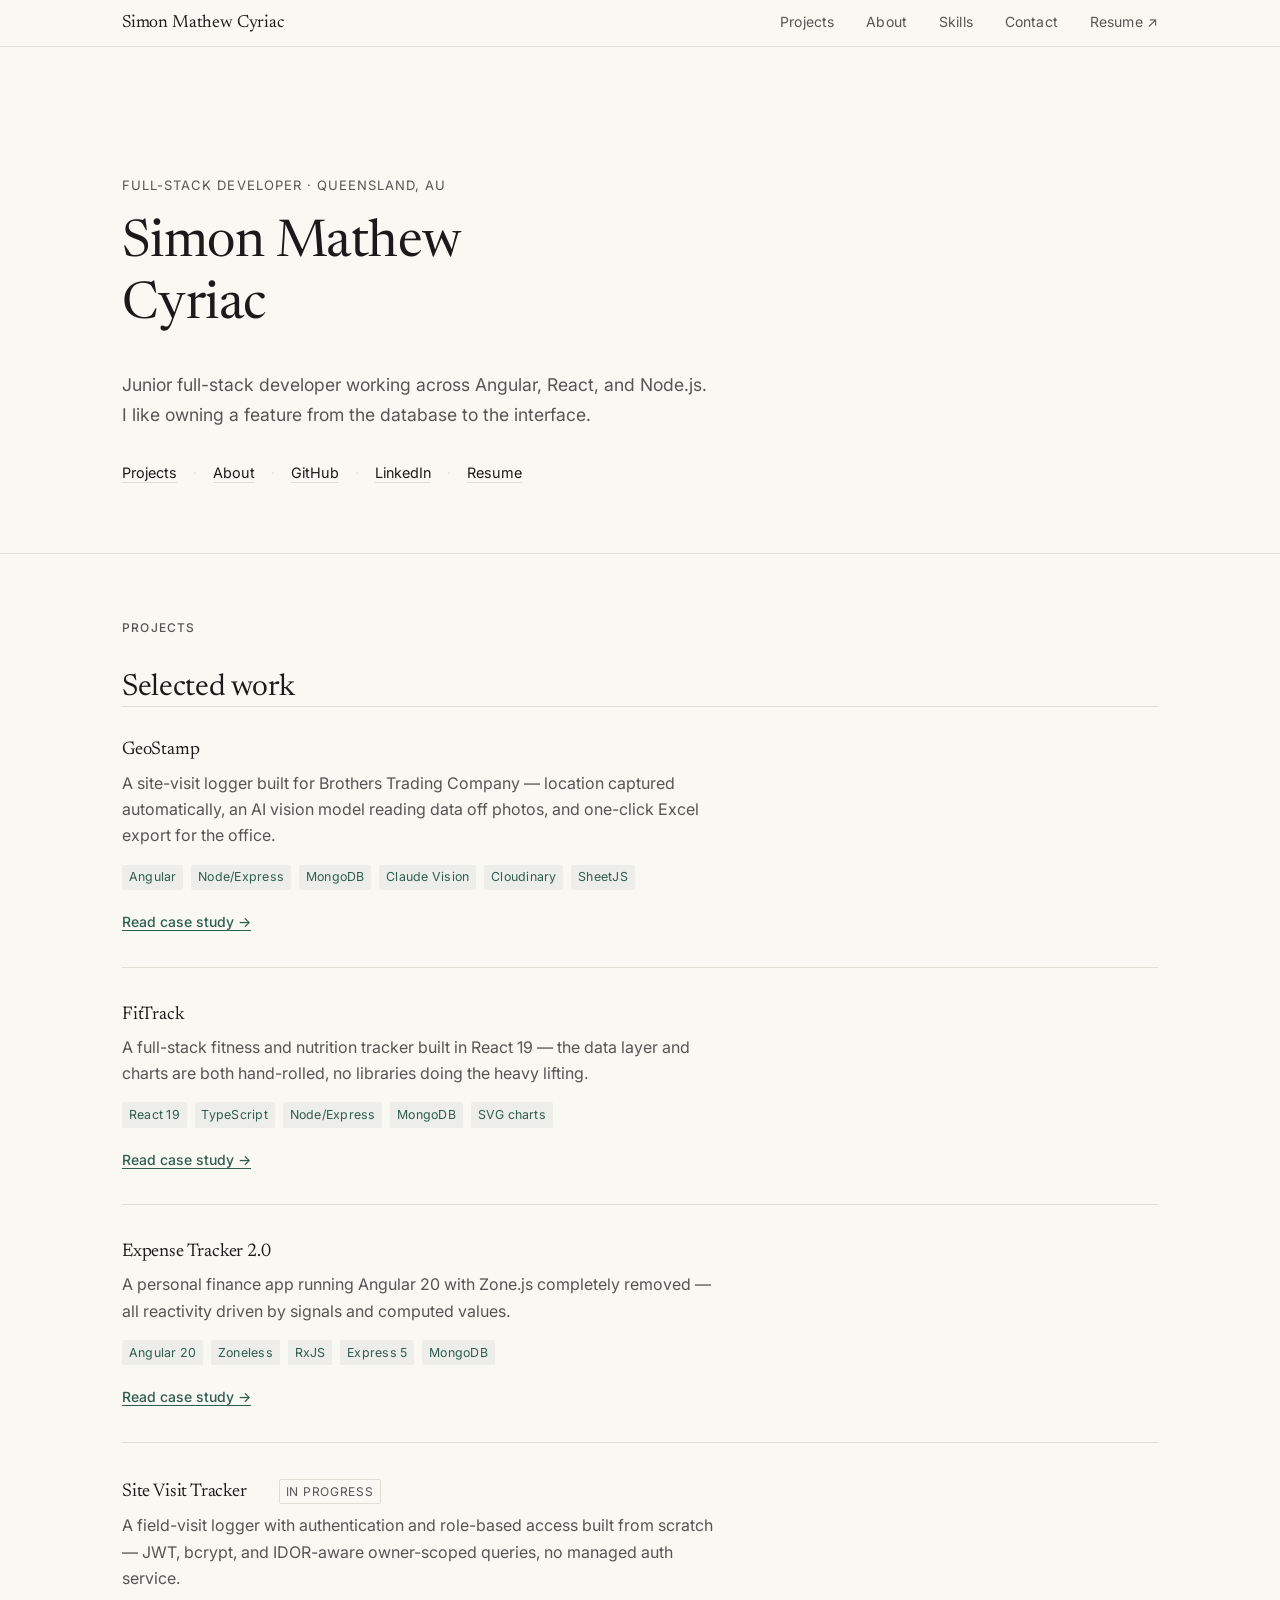
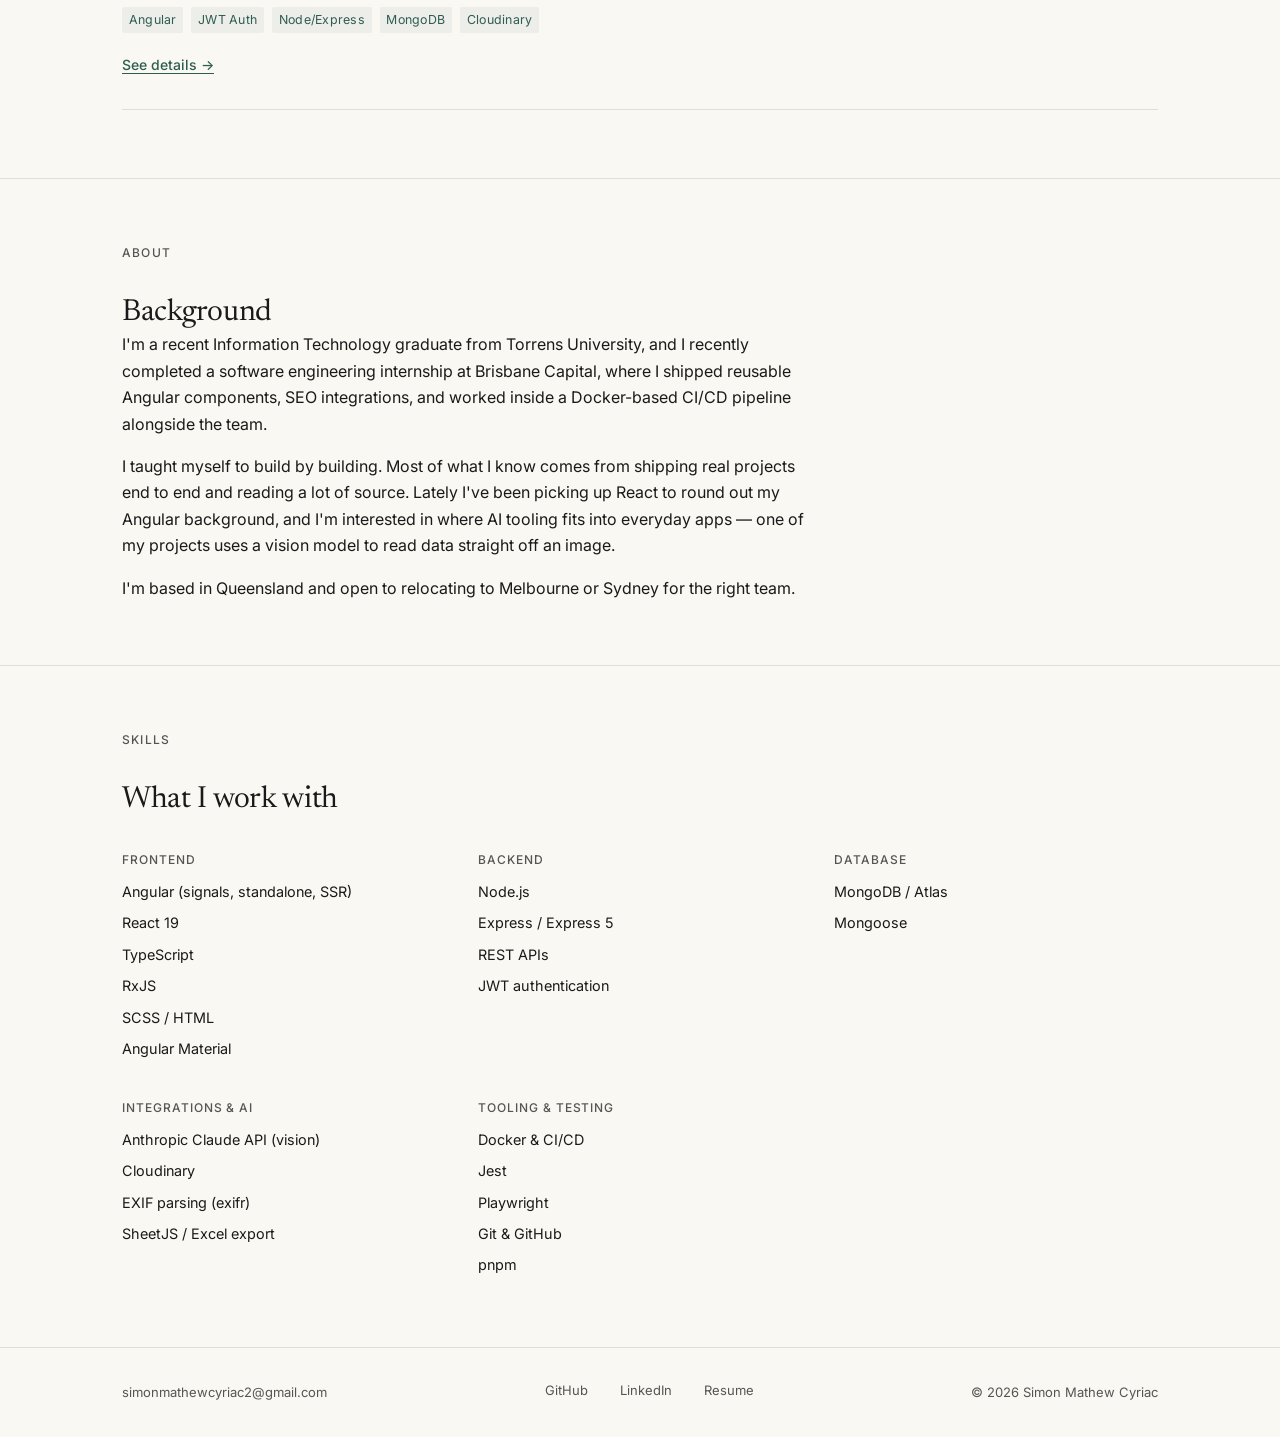
==== index.html @ 20997edd "first commit" ====
<!DOCTYPE html>
<html lang="en">
<head>
  <meta charset="UTF-8" />
  <meta name="viewport" content="width=device-width, initial-scale=1.0" />
  <meta name="description" content="Simon Mathew Cyriac — junior full-stack developer working across Angular, React, and Node.js. Portfolio of real projects built end to end." />
  <title>Simon Mathew Cyriac — Developer</title>
  <link rel="preconnect" href="https://fonts.googleapis.com" />
  <link rel="preconnect" href="https://fonts.gstatic.com" crossorigin />
  <link href="https://fonts.googleapis.com/css2?family=Newsreader:ital,wght@0,300;0,400;1,300;1,400&family=Inter:wght@400;500&display=swap" rel="stylesheet" />
  <link rel="stylesheet" href="css/style.css" />
</head>
<body>

  <header class="site-header" role="banner">
    <nav class="site-nav container" aria-label="Main navigation">
      <a href="/" class="site-nav__logo">Simon Mathew Cyriac</a>
      <button class="site-nav__toggle" aria-expanded="false" aria-controls="nav-links" aria-label="Toggle navigation">
        <span></span><span></span><span></span>
      </button>
      <ul class="site-nav__links" id="nav-links" role="list">
        <li><a href="#projects">Projects</a></li>
        <li><a href="#about">About</a></li>
        <li><a href="#skills">Skills</a></li>
        <li><a href="#contact">Contact</a></li>
        <li><a href="assets/Simon_Mathew_Cyriac_Resume.pdf" target="_blank" rel="noopener">Resume ↗</a></li>
      </ul>
    </nav>
  </header>

  <main>

    <!-- Hero -->
    <section class="hero" aria-labelledby="hero-heading">
      <div class="container">
        <p class="hero__eyebrow">Full-stack developer · Queensland, AU</p>
        <h1 class="hero__heading" id="hero-heading">Simon Mathew<br>Cyriac</h1>
        <p class="hero__tagline">Junior full-stack developer working across Angular, React, and Node.js. I like owning a feature from the database to the interface.</p>
        <ul class="hero__links" role="list">
          <li><a href="#projects">Projects</a></li>
          <li><a href="#about">About</a></li>
          <li><a href="https://github.com/Simon-Mathew" target="_blank" rel="noopener">GitHub</a></li>
          <li><a href="https://linkedin.com/in/simon-mathew-cyriac" target="_blank" rel="noopener">LinkedIn</a></li>
          <li><a href="assets/Simon_Mathew_Cyriac_Resume.pdf" target="_blank" rel="noopener">Resume</a></li>
        </ul>
      </div>
    </section>

    <!-- Projects -->
    <section id="projects" aria-labelledby="projects-heading">
      <div class="container">
        <p class="section-label">Projects</p>
        <h2 id="projects-heading" class="content-width reveal">Selected work</h2>

        <ul class="project-list" role="list">

          <li class="project-card reveal">
            <div class="project-card__header">
              <h3 class="project-card__title">
                <a href="projects/geostamp.html">GeoStamp</a>
              </h3>
            </div>
            <p class="project-card__tagline">A site-visit logger built for Brothers Trading Company — location captured automatically, an AI vision model reading data off photos, and one-click Excel export for the office.</p>
            <ul class="project-card__stack" role="list" aria-label="Tech stack">
              <li class="project-card__tag">Angular</li>
              <li class="project-card__tag">Node/Express</li>
              <li class="project-card__tag">MongoDB</li>
              <li class="project-card__tag">Claude Vision</li>
              <li class="project-card__tag">Cloudinary</li>
              <li class="project-card__tag">SheetJS</li>
            </ul>
            <a href="projects/geostamp.html" class="project-card__link">Read case study</a>
          </li>

          <li class="project-card reveal">
            <div class="project-card__header">
              <h3 class="project-card__title">
                <a href="projects/fittrack.html">FitTrack</a>
              </h3>
            </div>
            <p class="project-card__tagline">A full-stack fitness and nutrition tracker built in React 19 — the data layer and charts are both hand-rolled, no libraries doing the heavy lifting.</p>
            <ul class="project-card__stack" role="list" aria-label="Tech stack">
              <li class="project-card__tag">React 19</li>
              <li class="project-card__tag">TypeScript</li>
              <li class="project-card__tag">Node/Express</li>
              <li class="project-card__tag">MongoDB</li>
              <li class="project-card__tag">SVG charts</li>
            </ul>
            <a href="projects/fittrack.html" class="project-card__link">Read case study</a>
          </li>

          <li class="project-card reveal">
            <div class="project-card__header">
              <h3 class="project-card__title">
                <a href="projects/expense-tracker.html">Expense Tracker 2.0</a>
              </h3>
            </div>
            <p class="project-card__tagline">A personal finance app running Angular 20 with Zone.js completely removed — all reactivity driven by signals and computed values.</p>
            <ul class="project-card__stack" role="list" aria-label="Tech stack">
              <li class="project-card__tag">Angular 20</li>
              <li class="project-card__tag">Zoneless</li>
              <li class="project-card__tag">RxJS</li>
              <li class="project-card__tag">Express 5</li>
              <li class="project-card__tag">MongoDB</li>
            </ul>
            <a href="projects/expense-tracker.html" class="project-card__link">Read case study</a>
          </li>

          <li class="project-card reveal">
            <div class="project-card__header">
              <h3 class="project-card__title">
                <a href="projects/site-visit-tracker.html">Site Visit Tracker</a>
              </h3>
              <span class="project-card__status">In progress</span>
            </div>
            <p class="project-card__tagline">A field-visit logger with authentication and role-based access built from scratch — JWT, bcrypt, and IDOR-aware owner-scoped queries, no managed auth service.</p>
            <ul class="project-card__stack" role="list" aria-label="Tech stack">
              <li class="project-card__tag">Angular</li>
              <li class="project-card__tag">JWT Auth</li>
              <li class="project-card__tag">Node/Express</li>
              <li class="project-card__tag">MongoDB</li>
              <li class="project-card__tag">Cloudinary</li>
            </ul>
            <a href="projects/site-visit-tracker.html" class="project-card__link">See details</a>
          </li>

        </ul>
      </div>
    </section>

    <!-- About -->
    <section id="about" aria-labelledby="about-heading">
      <div class="container">
        <p class="section-label">About</p>
        <div class="content-width">
          <h2 id="about-heading" class="reveal">Background</h2>
          <div class="reveal">
            <p>I'm a recent Information Technology graduate from Torrens University, and I recently completed a software engineering internship at Brisbane Capital, where I shipped reusable Angular components, SEO integrations, and worked inside a Docker-based CI/CD pipeline alongside the team.</p>
            <p style="margin-top: 1rem;">I taught myself to build by building. Most of what I know comes from shipping real projects end to end and reading a lot of source. Lately I've been picking up React to round out my Angular background, and I'm interested in where AI tooling fits into everyday apps — one of my projects uses a vision model to read data straight off an image.</p>
            <p style="margin-top: 1rem;">I'm based in Queensland and open to relocating to Melbourne or Sydney for the right team.</p>
          </div>
        </div>
      </div>
    </section>

    <!-- Skills -->
    <section id="skills" aria-labelledby="skills-heading">
      <div class="container">
        <p class="section-label">Skills</p>
        <h2 id="skills-heading" class="reveal">What I work with</h2>
        <div class="skills-grid reveal" style="margin-top: 2rem;">

          <div class="skill-group">
            <p class="skill-group__label">Frontend</p>
            <ul class="skill-group__items" role="list">
              <li>Angular (signals, standalone, SSR)</li>
              <li>React 19</li>
              <li>TypeScript</li>
              <li>RxJS</li>
              <li>SCSS / HTML</li>
              <li>Angular Material</li>
            </ul>
          </div>

          <div class="skill-group">
            <p class="skill-group__label">Backend</p>
            <ul class="skill-group__items" role="list">
              <li>Node.js</li>
              <li>Express / Express 5</li>
              <li>REST APIs</li>
              <li>JWT authentication</li>
            </ul>
          </div>

          <div class="skill-group">
            <p class="skill-group__label">Database</p>
            <ul class="skill-group__items" role="list">
              <li>MongoDB / Atlas</li>
              <li>Mongoose</li>
            </ul>
          </div>

          <div class="skill-group">
            <p class="skill-group__label">Integrations &amp; AI</p>
            <ul class="skill-group__items" role="list">
              <li>Anthropic Claude API (vision)</li>
              <li>Cloudinary</li>
              <li>EXIF parsing (exifr)</li>
              <li>SheetJS / Excel export</li>
            </ul>
          </div>

          <div class="skill-group">
            <p class="skill-group__label">Tooling &amp; testing</p>
            <ul class="skill-group__items" role="list">
              <li>Docker &amp; CI/CD</li>
              <li>Jest</li>
              <li>Playwright</li>
              <li>Git &amp; GitHub</li>
              <li>pnpm</li>
            </ul>
          </div>

        </div>
      </div>
    </section>

  </main>

  <!-- Contact / Footer -->
  <footer class="site-footer" id="contact" role="contentinfo">
    <div class="container">
      <div class="site-footer__inner">
        <p>simonmathewcyriac2@gmail.com</p>
        <ul class="site-footer__links" role="list">
          <li><a href="https://github.com/Simon-Mathew" target="_blank" rel="noopener">GitHub</a></li>
          <li><a href="https://linkedin.com/in/simon-mathew-cyriac" target="_blank" rel="noopener">LinkedIn</a></li>
          <li><a href="assets/Simon_Mathew_Cyriac_Resume.pdf" target="_blank" rel="noopener">Resume</a></li>
        </ul>
        <p>© <span id="year"></span> Simon Mathew Cyriac</p>
      </div>
    </div>
  </footer>

  <script src="js/main.js"></script>
</body>
</html>
---- css/style.css ----
﻿*,*::before,*::after{box-sizing:border-box;margin:0;padding:0}html{font-size:100%;scroll-behavior:smooth;-webkit-text-size-adjust:100%}@media(prefers-reduced-motion: reduce){html{scroll-behavior:auto}}body{background-color:#faf8f3;color:#1a1a1a;font-family:"Inter",system-ui,-apple-system,sans-serif;font-size:1rem;line-height:1.65;-webkit-font-smoothing:antialiased}img,svg{display:block;max-width:100%}a{color:#2f5d50;text-decoration-thickness:1px;text-underline-offset:3px;transition:color .15s ease,opacity .15s ease}a:hover{opacity:.75}a:focus-visible{outline:2px solid #2f5d50;outline-offset:3px;border-radius:2px}h1,h2,h3,h4{font-family:"Newsreader",Georgia,serif;font-weight:400;line-height:1.2;letter-spacing:-0.01em}h1{font-size:clamp(2rem,5vw,3.25rem)}h2{font-size:clamp(1.4rem,3vw,1.9rem)}h3{font-size:1.2rem}p{max-width:70ch}ul,ol{padding-left:1.25rem}li{margin-bottom:.25rem}code{font-size:.875em;background:rgba(47,93,80,.06);color:#2f5d50;padding:.1em .35em;border-radius:3px;font-family:"Fira Code","Cascadia Code",ui-monospace,monospace}.container{width:100%;max-width:1100px;margin-inline:auto;padding-inline:1rem}@media(min-width: 640px){.container{padding-inline:2rem}}.content-width{max-width:720px}.site-header{position:sticky;top:0;z-index:100;background-color:#faf8f3;border-bottom:1px solid #e2ddd2;padding-block:.5rem}.site-nav{display:flex;align-items:center;justify-content:space-between;gap:1rem}.site-nav__logo{font-family:"Newsreader",Georgia,serif;font-size:1.1rem;color:#1a1a1a;text-decoration:none;letter-spacing:-0.01em}.site-nav__logo:hover{opacity:.7;color:#1a1a1a}.site-nav__links{display:flex;align-items:center;gap:2rem;list-style:none;padding:0;margin:0}.site-nav__links a{font-size:.875rem;color:#555;text-decoration:none;letter-spacing:.01em}.site-nav__links a:hover{color:#1a1a1a;opacity:1}.site-nav__toggle{display:none;background:none;border:none;cursor:pointer;padding:.5rem;color:#1a1a1a}.site-nav__toggle span{display:block;width:22px;height:1.5px;background:currentColor;margin-block:5px;transition:transform .2s ease,opacity .2s ease}.site-nav__toggle[aria-expanded=true] span:nth-child(1){transform:translateY(6.5px) rotate(45deg)}.site-nav__toggle[aria-expanded=true] span:nth-child(2){opacity:0}.site-nav__toggle[aria-expanded=true] span:nth-child(3){transform:translateY(-6.5px) rotate(-45deg)}@media(max-width: 640px){.site-nav__toggle{display:block}.site-nav__links{display:none;position:absolute;top:100%;left:0;right:0;background:#faf8f3;border-bottom:1px solid #e2ddd2;flex-direction:column;align-items:flex-start;gap:0;padding:1rem 2rem}.site-nav__links li{width:100%}.site-nav__links a{display:block;padding-block:.6rem;font-size:1rem}.site-nav__links.is-open{display:flex}}section{padding-block:4rem;border-bottom:1px solid #e2ddd2}section:last-of-type{border-bottom:none}.section-label{font-family:"Inter",system-ui,-apple-system,sans-serif;font-size:.75rem;font-weight:500;letter-spacing:.1em;text-transform:uppercase;color:#555;margin-bottom:2rem}.site-footer{padding-block:2rem;border-top:1px solid #e2ddd2;font-size:.8125rem;color:#555}.site-footer__inner{display:flex;flex-wrap:wrap;justify-content:space-between;align-items:center;gap:1rem}.site-footer__links{display:flex;gap:2rem;list-style:none;padding:0}.site-footer__links a{color:#555;font-size:.8125rem;text-decoration:none}.site-footer__links a:hover{color:#1a1a1a;opacity:1}.two-col{display:grid;gap:2rem;grid-template-columns:1fr}@media(min-width: 700px){.two-col{grid-template-columns:1fr 1fr}}.reveal{opacity:0;transform:translateY(18px);transition:opacity .5s ease,transform .5s ease}.reveal.is-visible{opacity:1;transform:none}@media(prefers-reduced-motion: reduce){.reveal{opacity:1;transform:none;transition:none}}.hero{padding-block:8rem 4rem;border-bottom:1px solid #e2ddd2}.hero__eyebrow{font-size:.8125rem;letter-spacing:.08em;text-transform:uppercase;color:#555;margin-bottom:1rem}.hero__heading{margin-bottom:2rem}.hero__tagline{font-size:1.1rem;color:#555;max-width:54ch;margin-bottom:2rem;line-height:1.7}.hero__links{display:flex;flex-wrap:wrap;gap:1rem;list-style:none;padding:0;font-size:.9rem}.hero__links a{color:#1a1a1a;text-decoration:none;border-bottom:1px solid #e2ddd2;padding-bottom:1px;transition:border-color .15s ease,color .15s ease}.hero__links a:hover{border-color:#2f5d50;color:#2f5d50;opacity:1}.hero__links li::after{content:"·";margin-left:1rem;color:#e2ddd2}.hero__links li:last-child::after{content:"";margin-left:0}.project-list{list-style:none;padding:0;margin:0}.project-card{padding-block:2rem;border-bottom:1px solid #e2ddd2}.project-card:first-child{border-top:1px solid #e2ddd2}.project-card__header{display:flex;flex-wrap:wrap;align-items:baseline;gap:.5rem 2rem;margin-bottom:.5rem}.project-card__title{font-family:"Newsreader",Georgia,serif;font-size:1.15rem;font-weight:400;margin:0}.project-card__title a{color:#1a1a1a;text-decoration:none}.project-card__title a:hover{color:#2f5d50;opacity:1}.project-card__status{font-size:.75rem;letter-spacing:.06em;text-transform:uppercase;color:#555;border:1px solid #e2ddd2;padding:.15em .5em;border-radius:2px}.project-card__tagline{color:#555;margin-bottom:1rem;max-width:60ch}.project-card__stack{display:flex;flex-wrap:wrap;gap:.5rem;list-style:none;padding:0}.project-card__tag{font-size:.775rem;color:#2f5d50;background:rgba(47,93,80,.06);padding:.2em .55em;border-radius:2px;letter-spacing:.02em}.project-card__link{display:inline-block;margin-top:1rem;font-size:.875rem;font-weight:500;color:#2f5d50}.project-card__link::after{content:" →"}.skills-grid{display:grid;gap:2rem;grid-template-columns:1fr}@media(min-width: 640px){.skills-grid{grid-template-columns:repeat(2, 1fr)}}@media(min-width: 900px){.skills-grid{grid-template-columns:repeat(3, 1fr)}}.skill-group__label{font-size:.75rem;font-weight:500;letter-spacing:.08em;text-transform:uppercase;color:#555;margin-bottom:.5rem}.skill-group__items{list-style:none;padding:0;font-size:.9rem;color:#1a1a1a;line-height:1.9}.case-hero{padding-block:4rem;border-bottom:1px solid #e2ddd2}.case-hero__back{display:inline-block;font-size:.875rem;color:#555;text-decoration:none;margin-bottom:2rem}.case-hero__back::before{content:"← "}.case-hero__back:hover{color:#1a1a1a;opacity:1}.case-hero__title{margin-bottom:.5rem}.case-hero__tagline{font-size:1.05rem;color:#555;max-width:58ch;margin-top:.5rem}.case-meta{display:flex;flex-wrap:wrap;gap:.5rem 2rem;margin-top:2rem;padding-top:1rem;border-top:1px solid #e2ddd2;font-size:.85rem;color:#555}.case-meta__item strong{color:#1a1a1a;font-weight:500}.case-body{padding-block:4rem}.case-body section{padding-block:2rem;border-bottom:1px solid #e2ddd2}.case-body section:last-child{border-bottom:none}.case-body h2{margin-bottom:1rem}.case-body p{margin-bottom:1rem;color:#555}.case-body p:last-child{margin-bottom:0}.case-body ul{color:#555;margin-bottom:1rem}.case-body ul li{margin-bottom:.5rem}.case-body strong{color:#1a1a1a;font-weight:500}.case-links{display:flex;flex-wrap:wrap;gap:1rem;margin-top:1rem}.case-link{display:inline-flex;align-items:center;gap:.4em;font-size:.875rem;font-weight:500;color:#1a1a1a;border:1px solid #e2ddd2;padding:.45em .9em;border-radius:3px;text-decoration:none;transition:border-color .15s ease,color .15s ease}.case-link:hover{border-color:#2f5d50;color:#2f5d50;opacity:1}.screenshot-grid{display:grid;gap:1rem;margin-top:2rem}@media(min-width: 640px){.screenshot-grid{grid-template-columns:repeat(2, 1fr)}}.screenshot-grid img{width:100%;border:1px solid #e2ddd2;border-radius:3px}.callout{border-left:2px solid #2f5d50;padding:1rem 2rem;margin-block:2rem;background:rgba(47,93,80,.06)}.callout p{margin:0;font-size:.9rem}/*# sourceMappingURL=style.css.map */
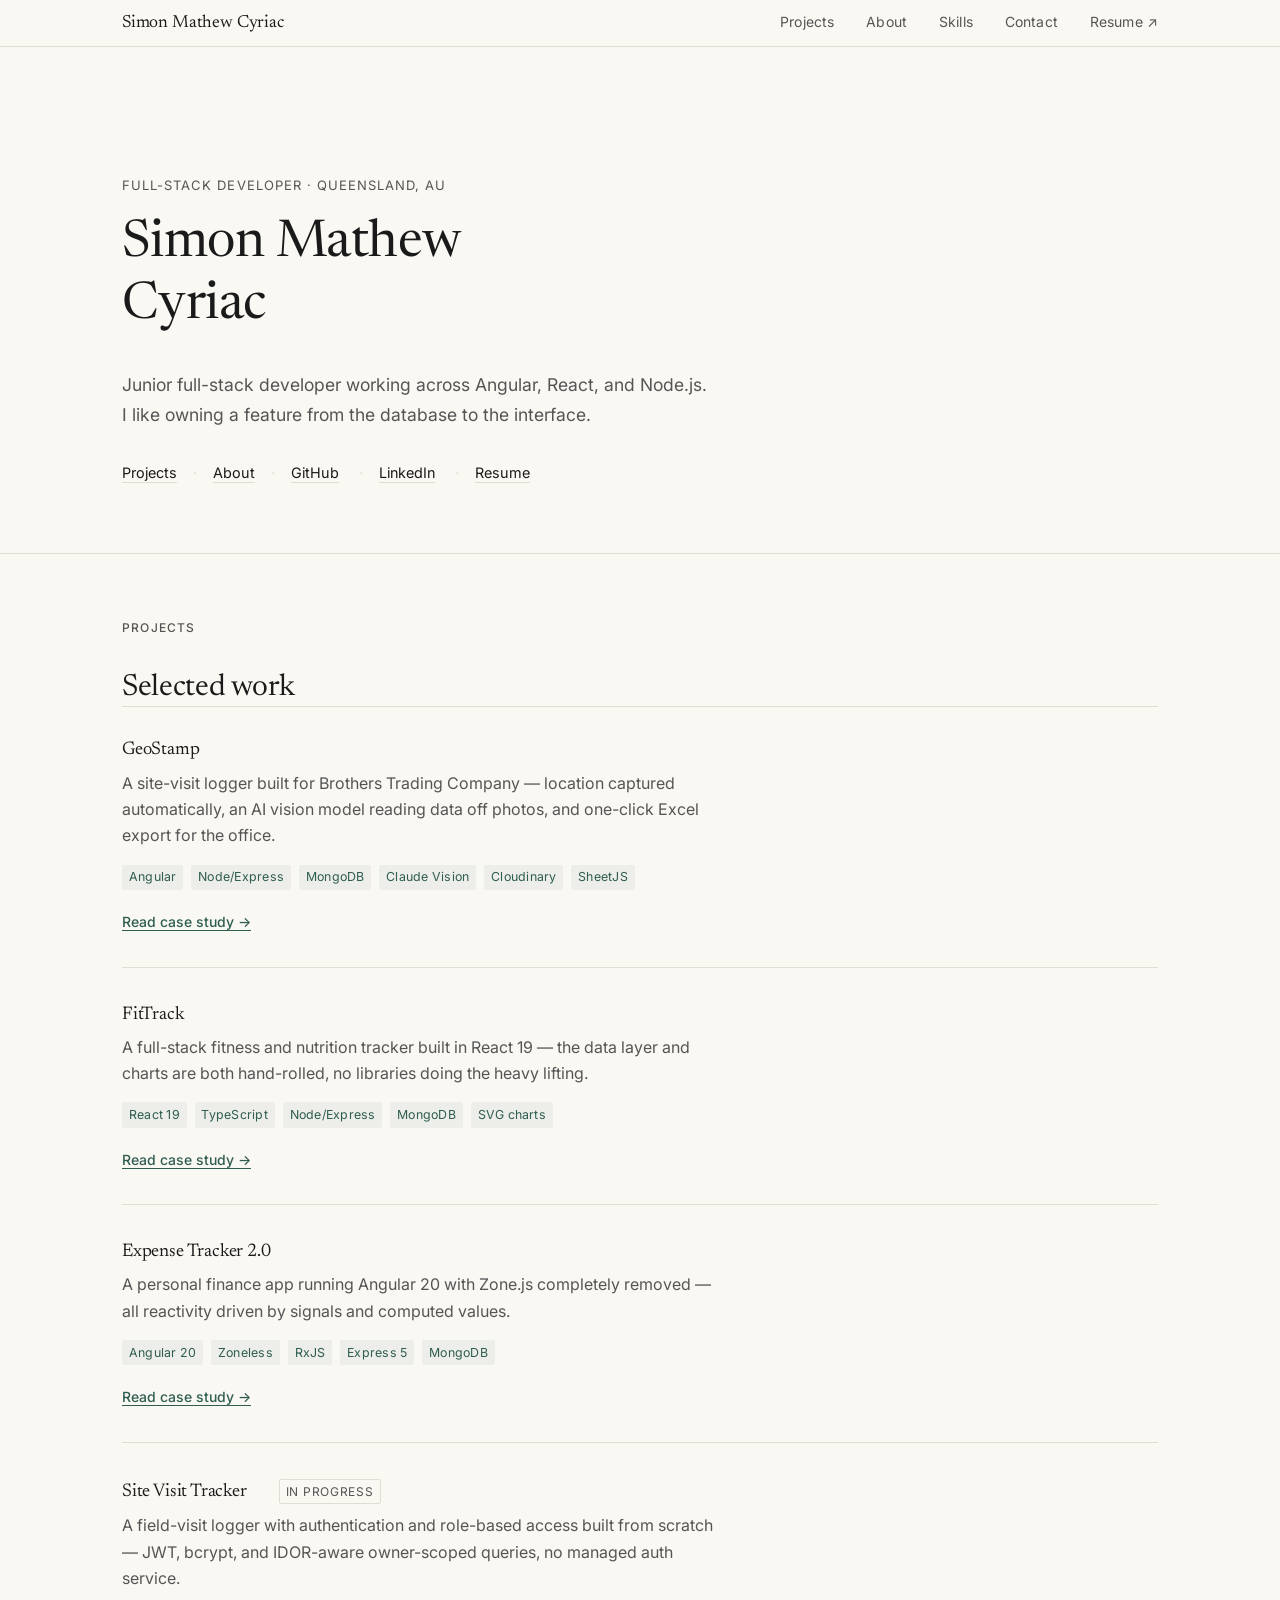
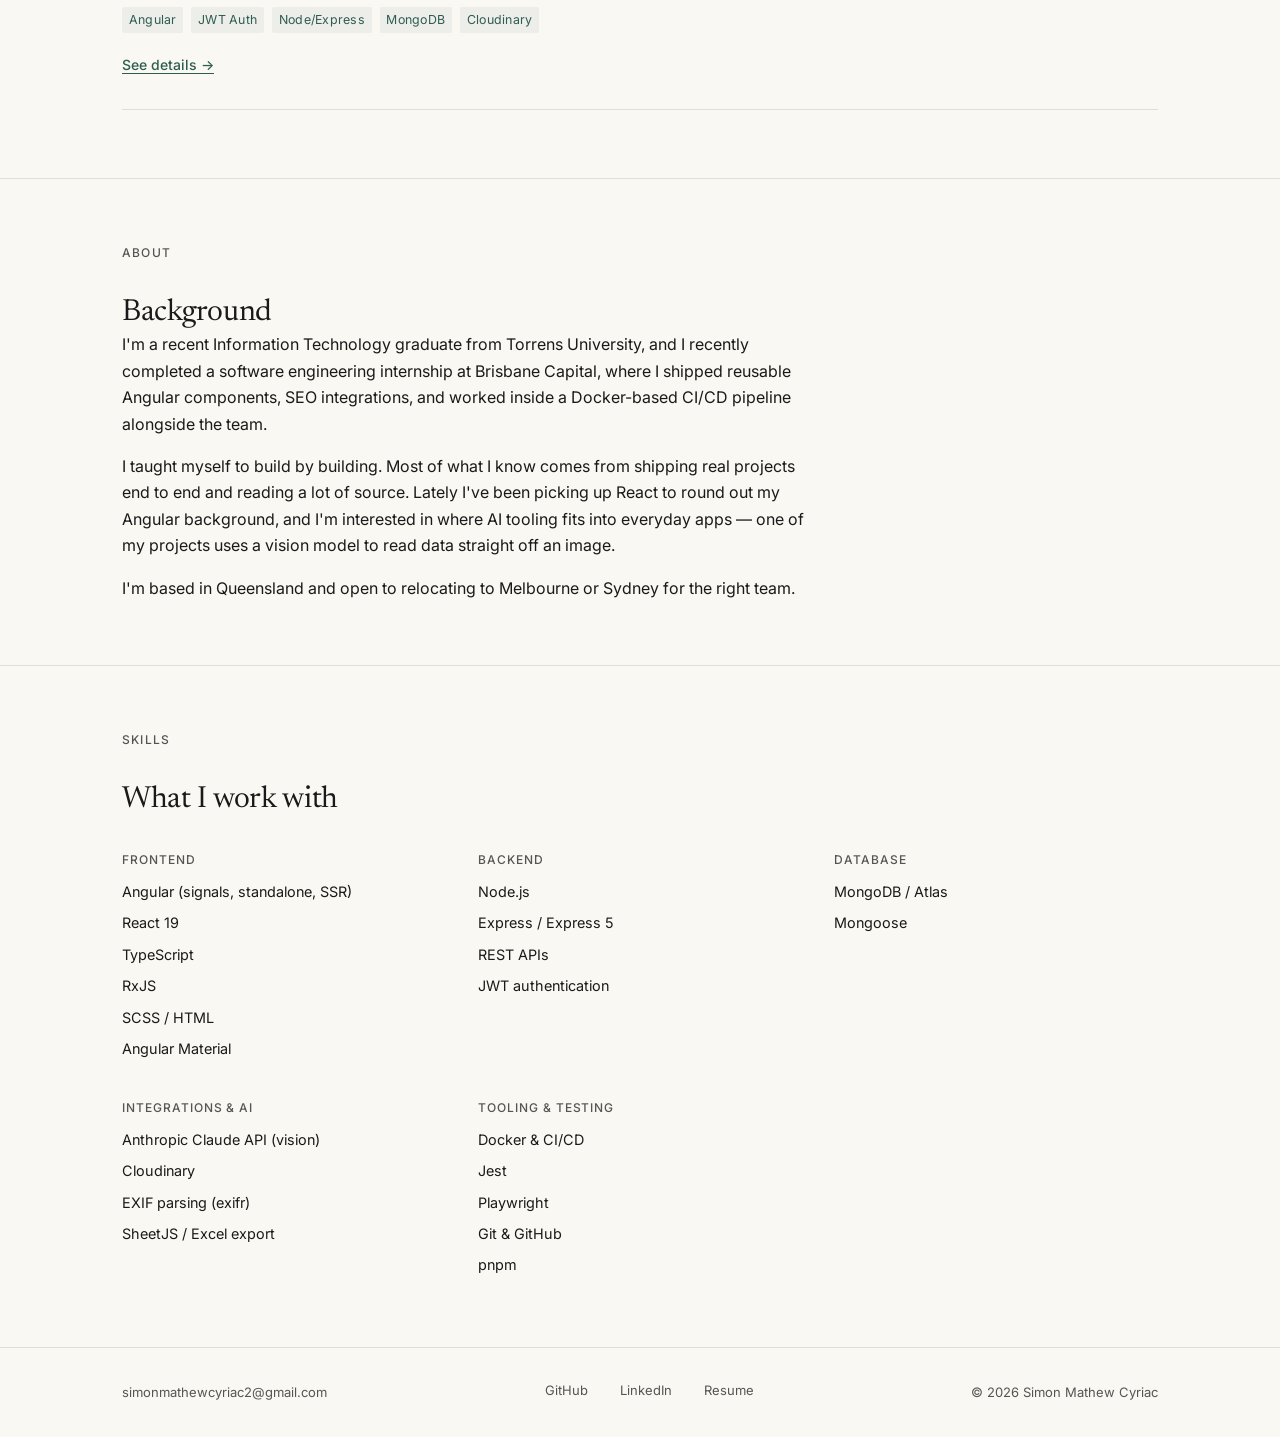
==== commit f27e82e0: "refactor: update HTML structure and improve accessibility" ====
--- a/index.html
+++ b/index.html
@@ -1,227 +1,349 @@
-<!DOCTYPE html>
+<!doctype html>
 <html lang="en">
-<head>
-  <meta charset="UTF-8" />
-  <meta name="viewport" content="width=device-width, initial-scale=1.0" />
-  <meta name="description" content="Simon Mathew Cyriac — junior full-stack developer working across Angular, React, and Node.js. Portfolio of real projects built end to end." />
-  <title>Simon Mathew Cyriac — Developer</title>
-  <link rel="preconnect" href="https://fonts.googleapis.com" />
-  <link rel="preconnect" href="https://fonts.gstatic.com" crossorigin />
-  <link href="https://fonts.googleapis.com/css2?family=Newsreader:ital,wght@0,300;0,400;1,300;1,400&family=Inter:wght@400;500&display=swap" rel="stylesheet" />
-  <link rel="stylesheet" href="css/style.css" />
-</head>
-<body>
-
-  <header class="site-header" role="banner">
-    <nav class="site-nav container" aria-label="Main navigation">
-      <a href="/" class="site-nav__logo">Simon Mathew Cyriac</a>
-      <button class="site-nav__toggle" aria-expanded="false" aria-controls="nav-links" aria-label="Toggle navigation">
-        <span></span><span></span><span></span>
-      </button>
-      <ul class="site-nav__links" id="nav-links" role="list">
-        <li><a href="#projects">Projects</a></li>
-        <li><a href="#about">About</a></li>
-        <li><a href="#skills">Skills</a></li>
-        <li><a href="#contact">Contact</a></li>
-        <li><a href="assets/Simon_Mathew_Cyriac_Resume.pdf" target="_blank" rel="noopener">Resume ↗</a></li>
-      </ul>
-    </nav>
-  </header>
-
-  <main>
-
-    <!-- Hero -->
-    <section class="hero" aria-labelledby="hero-heading">
-      <div class="container">
-        <p class="hero__eyebrow">Full-stack developer · Queensland, AU</p>
-        <h1 class="hero__heading" id="hero-heading">Simon Mathew<br>Cyriac</h1>
-        <p class="hero__tagline">Junior full-stack developer working across Angular, React, and Node.js. I like owning a feature from the database to the interface.</p>
-        <ul class="hero__links" role="list">
+  <head>
+    <meta charset="UTF-8" />
+    <meta name="viewport" content="width=device-width, initial-scale=1.0" />
+    <meta
+      name="description"
+      content="Simon Mathew Cyriac — junior full-stack developer working across Angular, React, and Node.js. Portfolio of real projects built end to end."
+    />
+    <title>Simon Mathew Cyriac — Developer</title>
+    <link rel="preconnect" href="https://fonts.googleapis.com" />
+    <link rel="preconnect" href="https://fonts.gstatic.com" crossorigin />
+    <link
+      href="https://fonts.googleapis.com/css2?family=Newsreader:ital,wght@0,300;0,400;1,300;1,400&family=Inter:wght@400;500&display=swap"
+      rel="stylesheet"
+    />
+    <link rel="stylesheet" href="css/style.css" />
+  </head>
+  <body>
+    <header class="site-header" role="banner">
+      <nav class="site-nav container" aria-label="Main navigation">
+        <a href="/" class="site-nav__logo">Simon Mathew Cyriac</a>
+        <button
+          class="site-nav__toggle"
+          aria-expanded="false"
+          aria-controls="nav-links"
+          aria-label="Toggle navigation"
+        >
+          <span></span><span></span><span></span>
+        </button>
+        <ul class="site-nav__links" id="nav-links" role="list">
           <li><a href="#projects">Projects</a></li>
           <li><a href="#about">About</a></li>
-          <li><a href="https://github.com/Simon-Mathew" target="_blank" rel="noopener">GitHub</a></li>
-          <li><a href="https://linkedin.com/in/simon-mathew-cyriac" target="_blank" rel="noopener">LinkedIn</a></li>
-          <li><a href="assets/Simon_Mathew_Cyriac_Resume.pdf" target="_blank" rel="noopener">Resume</a></li>
+          <li><a href="#skills">Skills</a></li>
+          <li><a href="#contact">Contact</a></li>
+          <li>
+            <a
+              href="assets/Updated_SoftwareEngineer_Resume.pdf"
+              target="_blank"
+              rel="noopener"
+              >Resume ↗</a
+            >
+          </li>
         </ul>
+      </nav>
+    </header>
+
+    <main>
+      <!-- Hero -->
+      <section class="hero" aria-labelledby="hero-heading">
+        <div class="container">
+          <p class="hero__eyebrow">Full-stack developer · Queensland, AU</p>
+          <h1 class="hero__heading" id="hero-heading">
+            Simon Mathew<br />Cyriac
+          </h1>
+          <p class="hero__tagline">
+            Junior full-stack developer working across Angular, React, and
+            Node.js. I like owning a feature from the database to the interface.
+          </p>
+          <ul class="hero__links" role="list">
+            <li><a href="#projects">Projects</a></li>
+            <li><a href="#about">About</a></li>
+            <li>
+              <a
+                href="https://github.com/Simon-Mathew"
+                target="_blank"
+                rel="noopener"
+                >GitHub</a
+              >
+            </li>
+            <li>
+              <a
+                href="https://linkedin.com/in/simon-mathew-cyriac"
+                target="_blank"
+                rel="noopener"
+                >LinkedIn</a
+              >
+            </li>
+            <li>
+              <a
+                href="assets/Simon_Mathew_Cyriac_Resume.pdf"
+                target="_blank"
+                rel="noopener"
+                >Resume</a
+              >
+            </li>
+          </ul>
+        </div>
+      </section>
+
+      <!-- Projects -->
+      <section id="projects" aria-labelledby="projects-heading">
+        <div class="container">
+          <p class="section-label">Projects</p>
+          <h2 id="projects-heading" class="content-width reveal">
+            Selected work
+          </h2>
+
+          <ul class="project-list" role="list">
+            <li class="project-card reveal">
+              <div class="project-card__header">
+                <h3 class="project-card__title">
+                  <a href="projects/geostamp.html">GeoStamp</a>
+                </h3>
+              </div>
+              <p class="project-card__tagline">
+                A site-visit logger built for Brothers Trading Company —
+                location captured automatically, an AI vision model reading data
+                off photos, and one-click Excel export for the office.
+              </p>
+              <ul
+                class="project-card__stack"
+                role="list"
+                aria-label="Tech stack"
+              >
+                <li class="project-card__tag">Angular</li>
+                <li class="project-card__tag">Node/Express</li>
+                <li class="project-card__tag">MongoDB</li>
+                <li class="project-card__tag">Claude Vision</li>
+                <li class="project-card__tag">Cloudinary</li>
+                <li class="project-card__tag">SheetJS</li>
+              </ul>
+              <a href="projects/geostamp.html" class="project-card__link"
+                >Read case study</a
+              >
+            </li>
+
+            <li class="project-card reveal">
+              <div class="project-card__header">
+                <h3 class="project-card__title">
+                  <a href="projects/fittrack.html">FitTrack</a>
+                </h3>
+              </div>
+              <p class="project-card__tagline">
+                A full-stack fitness and nutrition tracker built in React 19 —
+                the data layer and charts are both hand-rolled, no libraries
+                doing the heavy lifting.
+              </p>
+              <ul
+                class="project-card__stack"
+                role="list"
+                aria-label="Tech stack"
+              >
+                <li class="project-card__tag">React 19</li>
+                <li class="project-card__tag">TypeScript</li>
+                <li class="project-card__tag">Node/Express</li>
+                <li class="project-card__tag">MongoDB</li>
+                <li class="project-card__tag">SVG charts</li>
+              </ul>
+              <a href="projects/fittrack.html" class="project-card__link"
+                >Read case study</a
+              >
+            </li>
+
+            <li class="project-card reveal">
+              <div class="project-card__header">
+                <h3 class="project-card__title">
+                  <a href="projects/expense-tracker.html"
+                    >Expense Tracker 2.0</a
+                  >
+                </h3>
+              </div>
+              <p class="project-card__tagline">
+                A personal finance app running Angular 20 with Zone.js
+                completely removed — all reactivity driven by signals and
+                computed values.
+              </p>
+              <ul
+                class="project-card__stack"
+                role="list"
+                aria-label="Tech stack"
+              >
+                <li class="project-card__tag">Angular 20</li>
+                <li class="project-card__tag">Zoneless</li>
+                <li class="project-card__tag">RxJS</li>
+                <li class="project-card__tag">Express 5</li>
+                <li class="project-card__tag">MongoDB</li>
+              </ul>
+              <a href="projects/expense-tracker.html" class="project-card__link"
+                >Read case study</a
+              >
+            </li>
+
+            <li class="project-card reveal">
+              <div class="project-card__header">
+                <h3 class="project-card__title">
+                  <a href="projects/site-visit-tracker.html"
+                    >Site Visit Tracker</a
+                  >
+                </h3>
+                <span class="project-card__status">In progress</span>
+              </div>
+              <p class="project-card__tagline">
+                A field-visit logger with authentication and role-based access
+                built from scratch — JWT, bcrypt, and IDOR-aware owner-scoped
+                queries, no managed auth service.
+              </p>
+              <ul
+                class="project-card__stack"
+                role="list"
+                aria-label="Tech stack"
+              >
+                <li class="project-card__tag">Angular</li>
+                <li class="project-card__tag">JWT Auth</li>
+                <li class="project-card__tag">Node/Express</li>
+                <li class="project-card__tag">MongoDB</li>
+                <li class="project-card__tag">Cloudinary</li>
+              </ul>
+              <a
+                href="projects/site-visit-tracker.html"
+                class="project-card__link"
+                >See details</a
+              >
+            </li>
+          </ul>
+        </div>
+      </section>
+
+      <!-- About -->
+      <section id="about" aria-labelledby="about-heading">
+        <div class="container">
+          <p class="section-label">About</p>
+          <div class="content-width">
+            <h2 id="about-heading" class="reveal">Background</h2>
+            <div class="reveal">
+              <p>
+                I'm a recent Information Technology graduate from Torrens
+                University, and I recently completed a software engineering
+                internship at Brisbane Capital, where I shipped reusable Angular
+                components, SEO integrations, and worked inside a Docker-based
+                CI/CD pipeline alongside the team.
+              </p>
+              <p style="margin-top: 1rem">
+                I taught myself to build by building. Most of what I know comes
+                from shipping real projects end to end and reading a lot of
+                source. Lately I've been picking up React to round out my
+                Angular background, and I'm interested in where AI tooling fits
+                into everyday apps — one of my projects uses a vision model to
+                read data straight off an image.
+              </p>
+              <p style="margin-top: 1rem">
+                I'm based in Queensland and open to relocating to Melbourne or
+                Sydney for the right team.
+              </p>
+            </div>
+          </div>
+        </div>
+      </section>
+
+      <!-- Skills -->
+      <section id="skills" aria-labelledby="skills-heading">
+        <div class="container">
+          <p class="section-label">Skills</p>
+          <h2 id="skills-heading" class="reveal">What I work with</h2>
+          <div class="skills-grid reveal" style="margin-top: 2rem">
+            <div class="skill-group">
+              <p class="skill-group__label">Frontend</p>
+              <ul class="skill-group__items" role="list">
+                <li>Angular (signals, standalone, SSR)</li>
+                <li>React 19</li>
+                <li>TypeScript</li>
+                <li>RxJS</li>
+                <li>SCSS / HTML</li>
+                <li>Angular Material</li>
+              </ul>
+            </div>
+
+            <div class="skill-group">
+              <p class="skill-group__label">Backend</p>
+              <ul class="skill-group__items" role="list">
+                <li>Node.js</li>
+                <li>Express / Express 5</li>
+                <li>REST APIs</li>
+                <li>JWT authentication</li>
+              </ul>
+            </div>
+
+            <div class="skill-group">
+              <p class="skill-group__label">Database</p>
+              <ul class="skill-group__items" role="list">
+                <li>MongoDB / Atlas</li>
+                <li>Mongoose</li>
+              </ul>
+            </div>
+
+            <div class="skill-group">
+              <p class="skill-group__label">Integrations &amp; AI</p>
+              <ul class="skill-group__items" role="list">
+                <li>Anthropic Claude API (vision)</li>
+                <li>Cloudinary</li>
+                <li>EXIF parsing (exifr)</li>
+                <li>SheetJS / Excel export</li>
+              </ul>
+            </div>
+
+            <div class="skill-group">
+              <p class="skill-group__label">Tooling &amp; testing</p>
+              <ul class="skill-group__items" role="list">
+                <li>Docker &amp; CI/CD</li>
+                <li>Jest</li>
+                <li>Playwright</li>
+                <li>Git &amp; GitHub</li>
+                <li>pnpm</li>
+              </ul>
+            </div>
+          </div>
+        </div>
+      </section>
+    </main>
+
+    <!-- Contact / Footer -->
+    <footer class="site-footer" id="contact" role="contentinfo">
+      <div class="container">
+        <div class="site-footer__inner">
+          <p>simonmathewcyriac2@gmail.com</p>
+          <ul class="site-footer__links" role="list">
+            <li>
+              <a
+                href="https://github.com/Simon-Mathew"
+                target="_blank"
+                rel="noopener"
+                >GitHub</a
+              >
+            </li>
+            <li>
+              <a
+                href="https://linkedin.com/in/simon-mathew-cyriac"
+                target="_blank"
+                rel="noopener"
+                >LinkedIn</a
+              >
+            </li>
+            <li>
+              <a
+                href="assets/Simon_Mathew_Cyriac_Resume.pdf"
+                target="_blank"
+                rel="noopener"
+                >Resume</a
+              >
+            </li>
+          </ul>
+          <p>© <span id="year"></span> Simon Mathew Cyriac</p>
+        </div>
       </div>
-    </section>
-
-    <!-- Projects -->
-    <section id="projects" aria-labelledby="projects-heading">
-      <div class="container">
-        <p class="section-label">Projects</p>
-        <h2 id="projects-heading" class="content-width reveal">Selected work</h2>
-
-        <ul class="project-list" role="list">
-
-          <li class="project-card reveal">
-            <div class="project-card__header">
-              <h3 class="project-card__title">
-                <a href="projects/geostamp.html">GeoStamp</a>
-              </h3>
-            </div>
-            <p class="project-card__tagline">A site-visit logger built for Brothers Trading Company — location captured automatically, an AI vision model reading data off photos, and one-click Excel export for the office.</p>
-            <ul class="project-card__stack" role="list" aria-label="Tech stack">
-              <li class="project-card__tag">Angular</li>
-              <li class="project-card__tag">Node/Express</li>
-              <li class="project-card__tag">MongoDB</li>
-              <li class="project-card__tag">Claude Vision</li>
-              <li class="project-card__tag">Cloudinary</li>
-              <li class="project-card__tag">SheetJS</li>
-            </ul>
-            <a href="projects/geostamp.html" class="project-card__link">Read case study</a>
-          </li>
-
-          <li class="project-card reveal">
-            <div class="project-card__header">
-              <h3 class="project-card__title">
-                <a href="projects/fittrack.html">FitTrack</a>
-              </h3>
-            </div>
-            <p class="project-card__tagline">A full-stack fitness and nutrition tracker built in React 19 — the data layer and charts are both hand-rolled, no libraries doing the heavy lifting.</p>
-            <ul class="project-card__stack" role="list" aria-label="Tech stack">
-              <li class="project-card__tag">React 19</li>
-              <li class="project-card__tag">TypeScript</li>
-              <li class="project-card__tag">Node/Express</li>
-              <li class="project-card__tag">MongoDB</li>
-              <li class="project-card__tag">SVG charts</li>
-            </ul>
-            <a href="projects/fittrack.html" class="project-card__link">Read case study</a>
-          </li>
-
-          <li class="project-card reveal">
-            <div class="project-card__header">
-              <h3 class="project-card__title">
-                <a href="projects/expense-tracker.html">Expense Tracker 2.0</a>
-              </h3>
-            </div>
-            <p class="project-card__tagline">A personal finance app running Angular 20 with Zone.js completely removed — all reactivity driven by signals and computed values.</p>
-            <ul class="project-card__stack" role="list" aria-label="Tech stack">
-              <li class="project-card__tag">Angular 20</li>
-              <li class="project-card__tag">Zoneless</li>
-              <li class="project-card__tag">RxJS</li>
-              <li class="project-card__tag">Express 5</li>
-              <li class="project-card__tag">MongoDB</li>
-            </ul>
-            <a href="projects/expense-tracker.html" class="project-card__link">Read case study</a>
-          </li>
-
-          <li class="project-card reveal">
-            <div class="project-card__header">
-              <h3 class="project-card__title">
-                <a href="projects/site-visit-tracker.html">Site Visit Tracker</a>
-              </h3>
-              <span class="project-card__status">In progress</span>
-            </div>
-            <p class="project-card__tagline">A field-visit logger with authentication and role-based access built from scratch — JWT, bcrypt, and IDOR-aware owner-scoped queries, no managed auth service.</p>
-            <ul class="project-card__stack" role="list" aria-label="Tech stack">
-              <li class="project-card__tag">Angular</li>
-              <li class="project-card__tag">JWT Auth</li>
-              <li class="project-card__tag">Node/Express</li>
-              <li class="project-card__tag">MongoDB</li>
-              <li class="project-card__tag">Cloudinary</li>
-            </ul>
-            <a href="projects/site-visit-tracker.html" class="project-card__link">See details</a>
-          </li>
-
-        </ul>
-      </div>
-    </section>
-
-    <!-- About -->
-    <section id="about" aria-labelledby="about-heading">
-      <div class="container">
-        <p class="section-label">About</p>
-        <div class="content-width">
-          <h2 id="about-heading" class="reveal">Background</h2>
-          <div class="reveal">
-            <p>I'm a recent Information Technology graduate from Torrens University, and I recently completed a software engineering internship at Brisbane Capital, where I shipped reusable Angular components, SEO integrations, and worked inside a Docker-based CI/CD pipeline alongside the team.</p>
-            <p style="margin-top: 1rem;">I taught myself to build by building. Most of what I know comes from shipping real projects end to end and reading a lot of source. Lately I've been picking up React to round out my Angular background, and I'm interested in where AI tooling fits into everyday apps — one of my projects uses a vision model to read data straight off an image.</p>
-            <p style="margin-top: 1rem;">I'm based in Queensland and open to relocating to Melbourne or Sydney for the right team.</p>
-          </div>
-        </div>
-      </div>
-    </section>
-
-    <!-- Skills -->
-    <section id="skills" aria-labelledby="skills-heading">
-      <div class="container">
-        <p class="section-label">Skills</p>
-        <h2 id="skills-heading" class="reveal">What I work with</h2>
-        <div class="skills-grid reveal" style="margin-top: 2rem;">
-
-          <div class="skill-group">
-            <p class="skill-group__label">Frontend</p>
-            <ul class="skill-group__items" role="list">
-              <li>Angular (signals, standalone, SSR)</li>
-              <li>React 19</li>
-              <li>TypeScript</li>
-              <li>RxJS</li>
-              <li>SCSS / HTML</li>
-              <li>Angular Material</li>
-            </ul>
-          </div>
-
-          <div class="skill-group">
-            <p class="skill-group__label">Backend</p>
-            <ul class="skill-group__items" role="list">
-              <li>Node.js</li>
-              <li>Express / Express 5</li>
-              <li>REST APIs</li>
-              <li>JWT authentication</li>
-            </ul>
-          </div>
-
-          <div class="skill-group">
-            <p class="skill-group__label">Database</p>
-            <ul class="skill-group__items" role="list">
-              <li>MongoDB / Atlas</li>
-              <li>Mongoose</li>
-            </ul>
-          </div>
-
-          <div class="skill-group">
-            <p class="skill-group__label">Integrations &amp; AI</p>
-            <ul class="skill-group__items" role="list">
-              <li>Anthropic Claude API (vision)</li>
-              <li>Cloudinary</li>
-              <li>EXIF parsing (exifr)</li>
-              <li>SheetJS / Excel export</li>
-            </ul>
-          </div>
-
-          <div class="skill-group">
-            <p class="skill-group__label">Tooling &amp; testing</p>
-            <ul class="skill-group__items" role="list">
-              <li>Docker &amp; CI/CD</li>
-              <li>Jest</li>
-              <li>Playwright</li>
-              <li>Git &amp; GitHub</li>
-              <li>pnpm</li>
-            </ul>
-          </div>
-
-        </div>
-      </div>
-    </section>
-
-  </main>
-
-  <!-- Contact / Footer -->
-  <footer class="site-footer" id="contact" role="contentinfo">
-    <div class="container">
-      <div class="site-footer__inner">
-        <p>simonmathewcyriac2@gmail.com</p>
-        <ul class="site-footer__links" role="list">
-          <li><a href="https://github.com/Simon-Mathew" target="_blank" rel="noopener">GitHub</a></li>
-          <li><a href="https://linkedin.com/in/simon-mathew-cyriac" target="_blank" rel="noopener">LinkedIn</a></li>
-          <li><a href="assets/Simon_Mathew_Cyriac_Resume.pdf" target="_blank" rel="noopener">Resume</a></li>
-        </ul>
-        <p>© <span id="year"></span> Simon Mathew Cyriac</p>
-      </div>
-    </div>
-  </footer>
-
-  <script src="js/main.js"></script>
-</body>
+    </footer>
+
+    <script src="js/main.js"></script>
+  </body>
 </html>
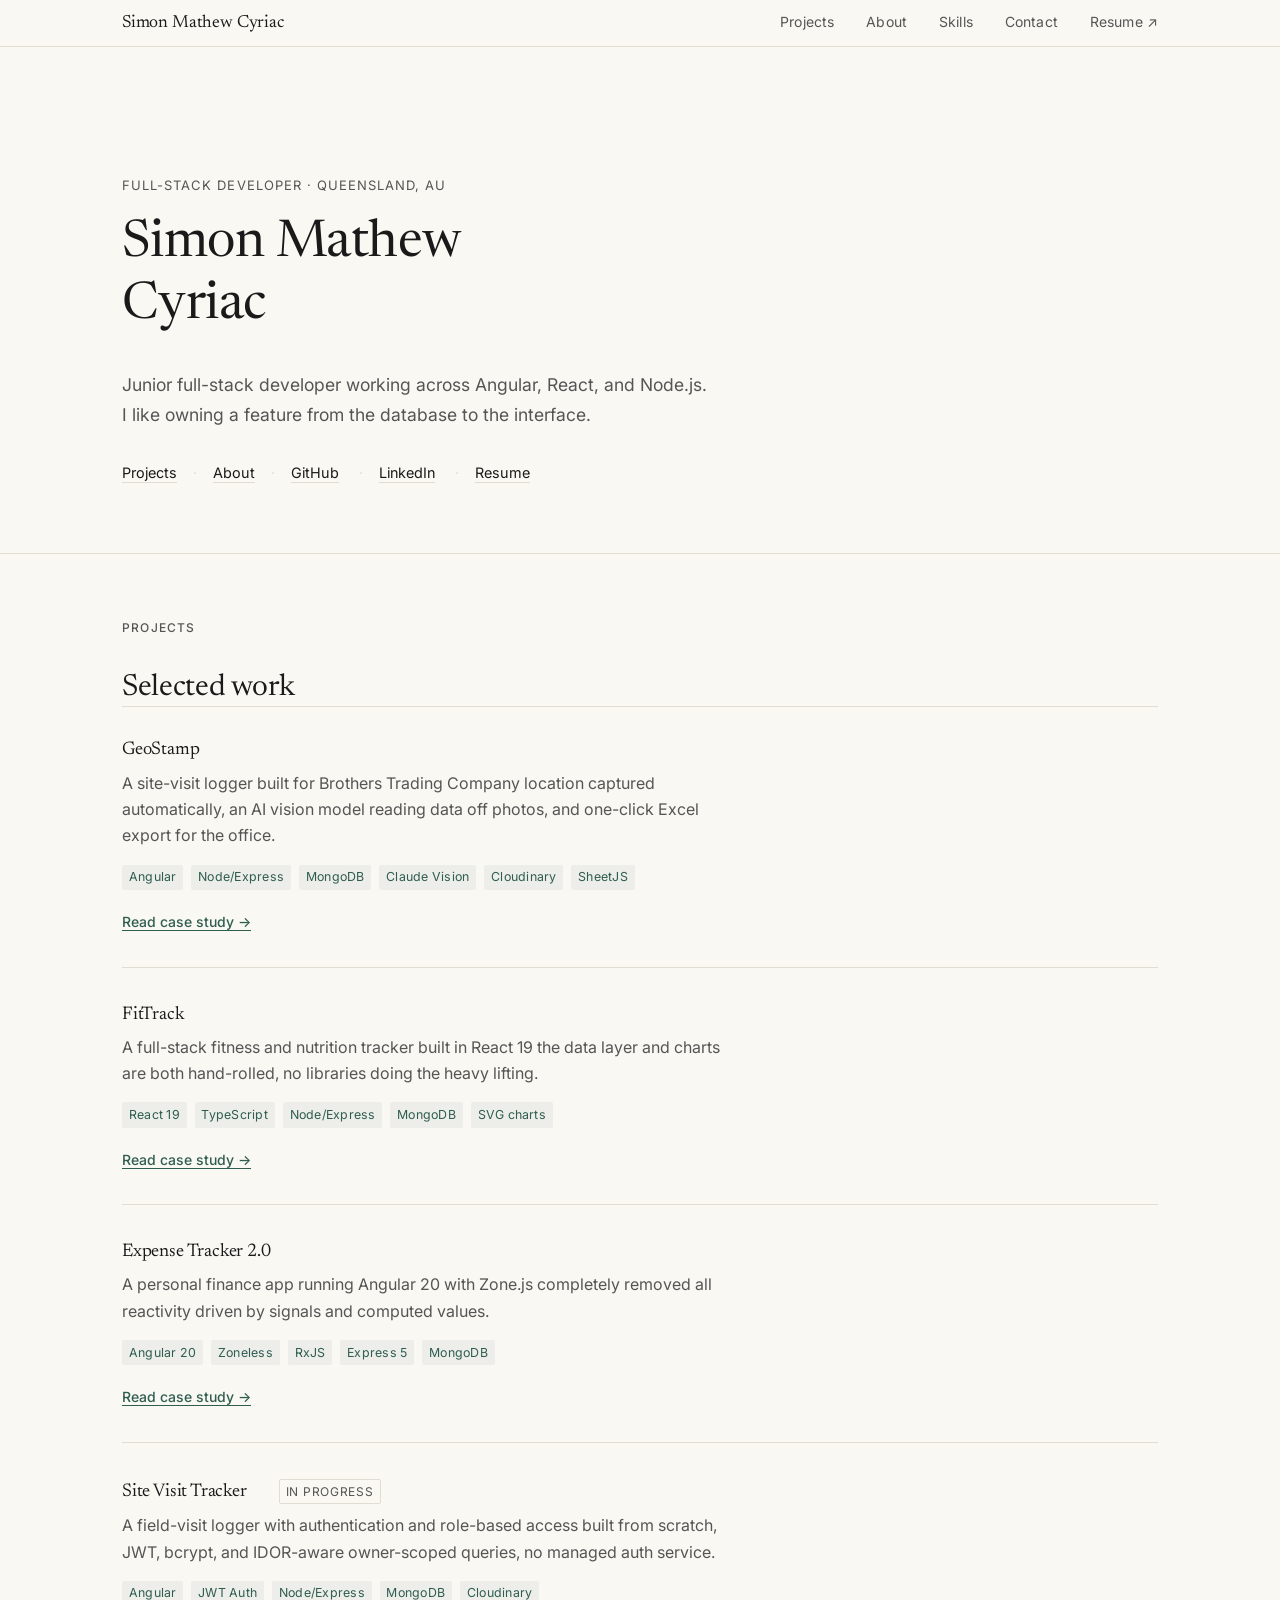
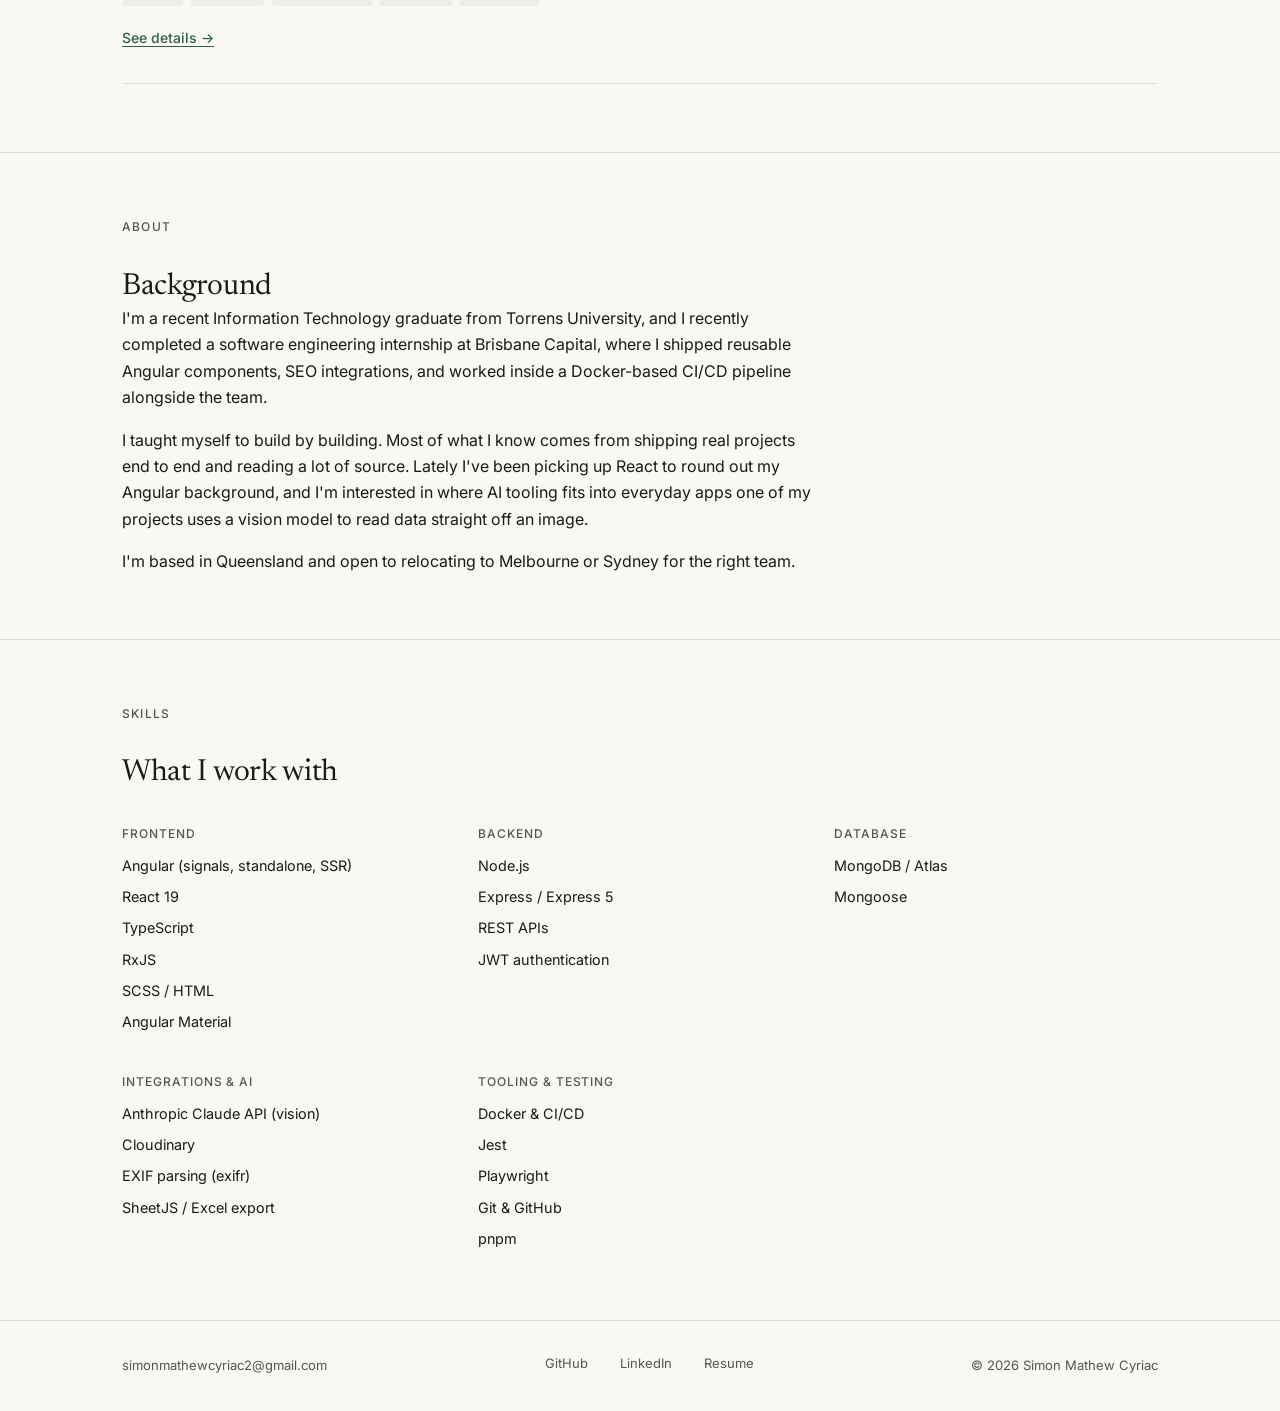
==== commit cdf991b3: "fix: improve readability of project descriptions in index.html" ====
--- a/index.html
+++ b/index.html
@@ -19,7 +19,7 @@
   <body>
     <header class="site-header" role="banner">
       <nav class="site-nav container" aria-label="Main navigation">
-        <a href="/" class="site-nav__logo">Simon Mathew Cyriac</a>
+        <a href="index.html" class="site-nav__logo">Simon Mathew Cyriac</a>
         <button
           class="site-nav__toggle"
           aria-expanded="false"
@@ -78,7 +78,7 @@
             </li>
             <li>
               <a
-                href="assets/Simon_Mathew_Cyriac_Resume.pdf"
+                href="assets/Updated_SoftwareEngineer_Resume.pdf"
                 target="_blank"
                 rel="noopener"
                 >Resume</a
@@ -104,9 +104,9 @@
                 </h3>
               </div>
               <p class="project-card__tagline">
-                A site-visit logger built for Brothers Trading Company —
-                location captured automatically, an AI vision model reading data
-                off photos, and one-click Excel export for the office.
+                A site-visit logger built for Brothers Trading Company location
+                captured automatically, an AI vision model reading data off
+                photos, and one-click Excel export for the office.
               </p>
               <ul
                 class="project-card__stack"
@@ -132,9 +132,9 @@
                 </h3>
               </div>
               <p class="project-card__tagline">
-                A full-stack fitness and nutrition tracker built in React 19 —
-                the data layer and charts are both hand-rolled, no libraries
-                doing the heavy lifting.
+                A full-stack fitness and nutrition tracker built in React 19 the
+                data layer and charts are both hand-rolled, no libraries doing
+                the heavy lifting.
               </p>
               <ul
                 class="project-card__stack"
@@ -162,8 +162,8 @@
               </div>
               <p class="project-card__tagline">
                 A personal finance app running Angular 20 with Zone.js
-                completely removed — all reactivity driven by signals and
-                computed values.
+                completely removed all reactivity driven by signals and computed
+                values.
               </p>
               <ul
                 class="project-card__stack"
@@ -192,7 +192,7 @@
               </div>
               <p class="project-card__tagline">
                 A field-visit logger with authentication and role-based access
-                built from scratch — JWT, bcrypt, and IDOR-aware owner-scoped
+                built from scratch, JWT, bcrypt, and IDOR-aware owner-scoped
                 queries, no managed auth service.
               </p>
               <ul
@@ -235,7 +235,7 @@
                 from shipping real projects end to end and reading a lot of
                 source. Lately I've been picking up React to round out my
                 Angular background, and I'm interested in where AI tooling fits
-                into everyday apps — one of my projects uses a vision model to
+                into everyday apps one of my projects uses a vision model to
                 read data straight off an image.
               </p>
               <p style="margin-top: 1rem">
@@ -332,7 +332,7 @@
             </li>
             <li>
               <a
-                href="assets/Simon_Mathew_Cyriac_Resume.pdf"
+                href="assets/Updated_SoftwareEngineer_Resume.pdf"
                 target="_blank"
                 rel="noopener"
                 >Resume</a
